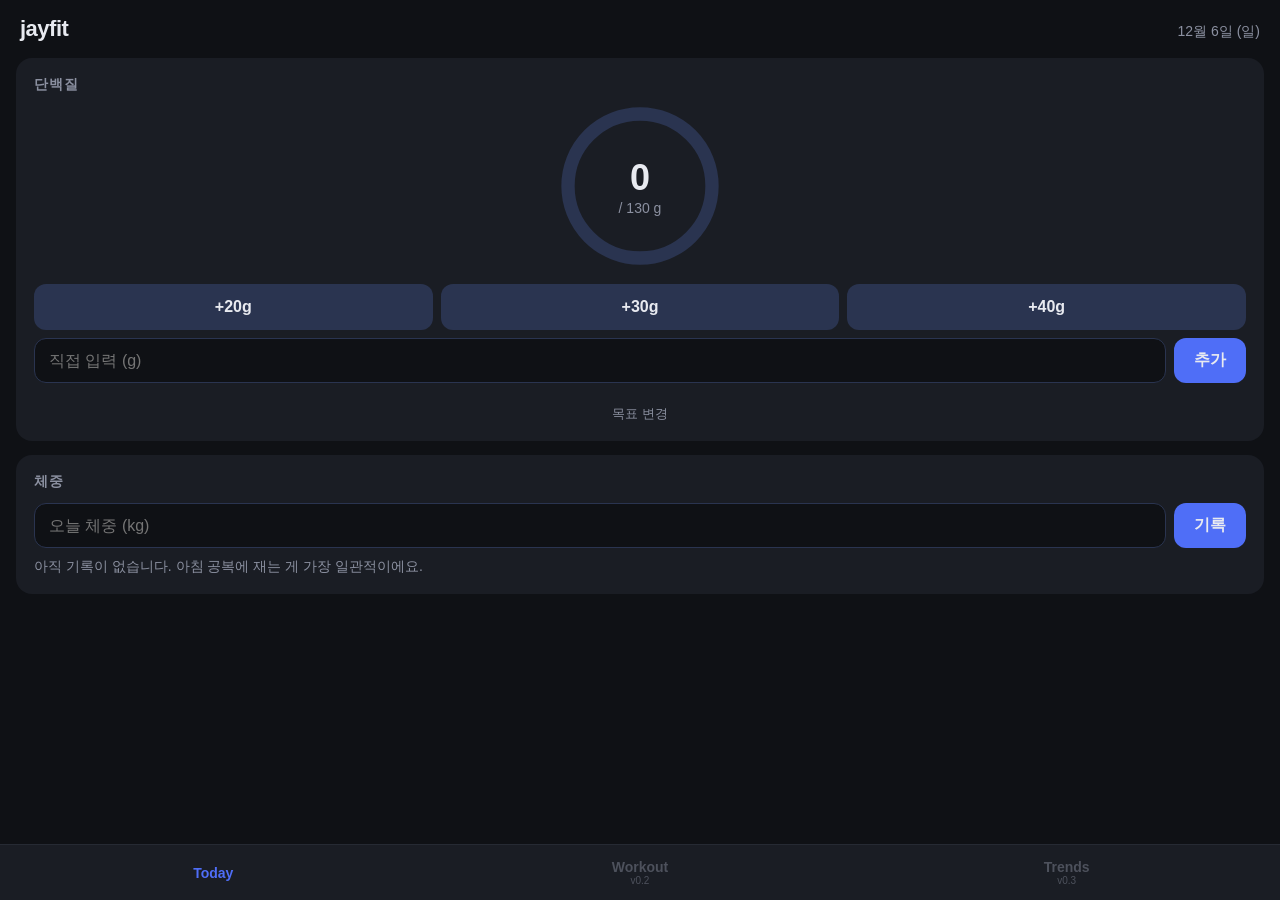
==== jayfit/index.html @ dccf7ce5 "jayfit v0.1 — Today screen: protein counter, weight log, PWA shell" ====
<!DOCTYPE html>
<html lang="ko">
<head>
  <meta charset="UTF-8">
  <meta name="viewport" content="width=device-width, initial-scale=1.0, viewport-fit=cover">
  <title>jayfit</title>
  <meta name="theme-color" content="#0f1115">
  <link rel="manifest" href="./manifest.webmanifest">
  <link rel="apple-touch-icon" href="./icons/apple-touch-icon.png">
  <meta name="apple-mobile-web-app-capable" content="yes">
  <meta name="apple-mobile-web-app-status-bar-style" content="black-translucent">
  <meta name="apple-mobile-web-app-title" content="jayfit">
  <link rel="stylesheet" href="./style.css">
</head>
<body>
  <header>
    <h1>jayfit</h1>
    <div id="today-date"></div>
  </header>

  <main>
    <!-- 단백질 카드 -->
    <section class="card" id="protein-card">
      <div class="card-title">단백질</div>
      <div class="ring-wrap">
        <svg viewBox="0 0 120 120" class="ring">
          <circle class="ring-bg" cx="60" cy="60" r="54"/>
          <circle class="ring-fg" id="protein-ring" cx="60" cy="60" r="54"/>
        </svg>
        <div class="ring-label">
          <div id="protein-total">0</div>
          <div class="ring-goal">/ <span id="protein-goal">130</span> g</div>
        </div>
      </div>
      <div class="preset-row">
        <button class="preset" data-grams="20">+20g</button>
        <button class="preset" data-grams="30">+30g</button>
        <button class="preset" data-grams="40">+40g</button>
      </div>
      <div class="custom-row">
        <input type="number" id="protein-input" inputmode="decimal" placeholder="직접 입력 (g)">
        <button id="protein-add">추가</button>
      </div>
      <ul id="protein-entries"></ul>
      <button class="link-btn" id="goal-edit">목표 변경</button>
    </section>

    <!-- 체중 카드 -->
    <section class="card" id="weight-card">
      <div class="card-title">체중</div>
      <div class="custom-row">
        <input type="number" id="weight-input" inputmode="decimal" step="0.1" placeholder="오늘 체중 (kg)">
        <button id="weight-save">기록</button>
      </div>
      <div id="weight-latest" class="muted"></div>
    </section>
  </main>

  <nav class="tabbar">
    <button class="tab active">Today</button>
    <button class="tab" disabled>Workout<span class="soon">v0.2</span></button>
    <button class="tab" disabled>Trends<span class="soon">v0.3</span></button>
  </nav>

  <script src="./db.js"></script>
  <script src="./app.js"></script>
</body>
</html>
---- jayfit/style.css ----
* { margin: 0; padding: 0; box-sizing: border-box; }

:root {
  --bg: #0f1115;
  --card: #1a1d24;
  --text: #e8eaf0;
  --muted: #8b90a0;
  --accent: #4f6ef7;
  --accent-soft: #2a3450;
  --danger: #e05555;
  --radius: 16px;
}

html { -webkit-text-size-adjust: 100%; }

body {
  background: var(--bg);
  color: var(--text);
  font-family: -apple-system, BlinkMacSystemFont, "Segoe UI", sans-serif;
  min-height: 100vh;
  padding-bottom: calc(72px + env(safe-area-inset-bottom));
}

header {
  display: flex;
  align-items: baseline;
  justify-content: space-between;
  padding: calc(16px + env(safe-area-inset-top)) 20px 8px;
}
header h1 { font-size: 22px; font-weight: 800; letter-spacing: -0.5px; }
#today-date { color: var(--muted); font-size: 14px; }

main { padding: 8px 16px; display: grid; gap: 14px; }

.card {
  background: var(--card);
  border-radius: var(--radius);
  padding: 18px;
}
.card-title { font-size: 14px; font-weight: 700; color: var(--muted); margin-bottom: 12px; text-transform: uppercase; letter-spacing: 1px; }

/* progress ring */
.ring-wrap { position: relative; width: 160px; margin: 4px auto 14px; }
.ring { width: 160px; height: 160px; transform: rotate(-90deg); }
.ring circle { fill: none; stroke-width: 10; }
.ring-bg { stroke: var(--accent-soft); }
.ring-fg {
  stroke: var(--accent);
  stroke-linecap: round;
  stroke-dasharray: 339.29;
  stroke-dashoffset: 339.29;
  transition: stroke-dashoffset 0.4s ease;
}
.ring-label {
  position: absolute; inset: 0;
  display: flex; flex-direction: column;
  align-items: center; justify-content: center;
}
#protein-total { font-size: 36px; font-weight: 800; line-height: 1; }
.ring-goal { color: var(--muted); font-size: 14px; margin-top: 4px; }

/* buttons & inputs */
.preset-row { display: grid; grid-template-columns: 1fr 1fr 1fr; gap: 8px; margin-bottom: 8px; }
button {
  font: inherit; border: none; border-radius: 12px;
  background: var(--accent-soft); color: var(--text);
  padding: 14px 0; font-size: 16px; font-weight: 700;
  cursor: pointer; -webkit-tap-highlight-color: transparent;
}
button:active { opacity: 0.7; }

.custom-row { display: flex; gap: 8px; }
.custom-row input {
  flex: 1; min-width: 0;
  font: inherit; font-size: 16px;
  background: var(--bg); color: var(--text);
  border: 1px solid var(--accent-soft); border-radius: 12px;
  padding: 12px 14px;
}
.custom-row button { padding: 12px 20px; background: var(--accent); }

#protein-entries { list-style: none; margin-top: 12px; }
#protein-entries li {
  display: flex; align-items: center; justify-content: space-between;
  padding: 8px 4px; border-top: 1px solid #262a33;
  font-size: 15px;
}
#protein-entries .entry-time { color: var(--muted); font-size: 13px; margin-right: 10px; }
#protein-entries .entry-del {
  background: none; padding: 4px 10px; color: var(--danger); font-size: 15px;
}

.link-btn {
  background: none; color: var(--muted);
  font-size: 13px; font-weight: 400;
  padding: 10px 0 0; width: 100%;
}

.muted { color: var(--muted); font-size: 14px; margin-top: 10px; }

/* tab bar */
.tabbar {
  position: fixed; bottom: 0; left: 0; right: 0;
  display: grid; grid-template-columns: 1fr 1fr 1fr;
  background: var(--card);
  border-top: 1px solid #262a33;
  padding-bottom: env(safe-area-inset-bottom);
}
.tab {
  background: none; border-radius: 0;
  padding: 14px 0; font-size: 14px; color: var(--muted);
}
.tab.active { color: var(--accent); }
.tab:disabled { opacity: 0.45; }
.soon { display: block; font-size: 10px; font-weight: 400; }
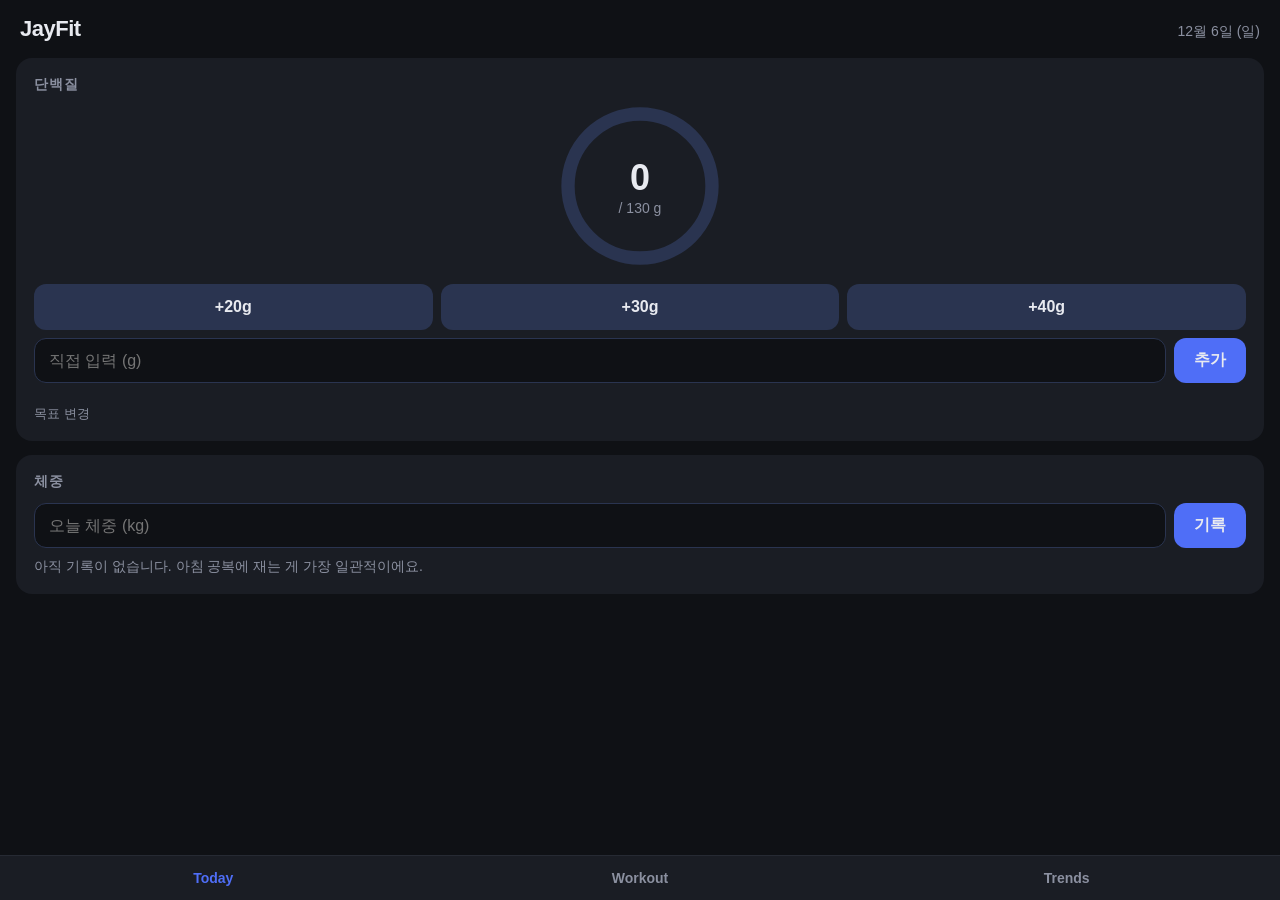
==== commit 7a01fb13: "v0.2-0.4: workout logging, trends charts, JSON backup; rename to JayFit - Workout: session timer, pe" ====
--- a/jayfit/index.html
+++ b/jayfit/index.html
@@ -3,66 +3,153 @@
 <head>
   <meta charset="UTF-8">
   <meta name="viewport" content="width=device-width, initial-scale=1.0, viewport-fit=cover">
-  <title>jayfit</title>
+  <title>JayFit</title>
   <meta name="theme-color" content="#0f1115">
   <link rel="manifest" href="./manifest.webmanifest">
   <link rel="apple-touch-icon" href="./icons/apple-touch-icon.png">
   <meta name="apple-mobile-web-app-capable" content="yes">
   <meta name="apple-mobile-web-app-status-bar-style" content="black-translucent">
-  <meta name="apple-mobile-web-app-title" content="jayfit">
+  <meta name="apple-mobile-web-app-title" content="JayFit">
   <link rel="stylesheet" href="./style.css">
 </head>
 <body>
   <header>
-    <h1>jayfit</h1>
+    <h1>JayFit</h1>
     <div id="today-date"></div>
   </header>
 
   <main>
-    <!-- 단백질 카드 -->
-    <section class="card" id="protein-card">
-      <div class="card-title">단백질</div>
-      <div class="ring-wrap">
-        <svg viewBox="0 0 120 120" class="ring">
-          <circle class="ring-bg" cx="60" cy="60" r="54"/>
-          <circle class="ring-fg" id="protein-ring" cx="60" cy="60" r="54"/>
-        </svg>
-        <div class="ring-label">
-          <div id="protein-total">0</div>
-          <div class="ring-goal">/ <span id="protein-goal">130</span> g</div>
+    <!-- ===== Today ===== -->
+    <div class="screen active" id="screen-today">
+      <section class="card">
+        <div class="card-title">단백질</div>
+        <div class="ring-wrap">
+          <svg viewBox="0 0 120 120" class="ring">
+            <circle class="ring-bg" cx="60" cy="60" r="54"/>
+            <circle class="ring-fg" id="protein-ring" cx="60" cy="60" r="54"/>
+          </svg>
+          <div class="ring-label">
+            <div id="protein-total">0</div>
+            <div class="ring-goal">/ <span id="protein-goal">130</span> g</div>
+          </div>
         </div>
-      </div>
-      <div class="preset-row">
-        <button class="preset" data-grams="20">+20g</button>
-        <button class="preset" data-grams="30">+30g</button>
-        <button class="preset" data-grams="40">+40g</button>
-      </div>
-      <div class="custom-row">
-        <input type="number" id="protein-input" inputmode="decimal" placeholder="직접 입력 (g)">
-        <button id="protein-add">추가</button>
-      </div>
-      <ul id="protein-entries"></ul>
-      <button class="link-btn" id="goal-edit">목표 변경</button>
-    </section>
+        <div class="preset-row">
+          <button class="preset" data-grams="20">+20g</button>
+          <button class="preset" data-grams="30">+30g</button>
+          <button class="preset" data-grams="40">+40g</button>
+        </div>
+        <div class="custom-row">
+          <input type="number" id="protein-input" inputmode="decimal" placeholder="직접 입력 (g)">
+          <button id="protein-add">추가</button>
+        </div>
+        <ul id="protein-entries"></ul>
+        <button class="link-btn" id="goal-edit">목표 변경</button>
+      </section>
 
-    <!-- 체중 카드 -->
-    <section class="card" id="weight-card">
-      <div class="card-title">체중</div>
-      <div class="custom-row">
-        <input type="number" id="weight-input" inputmode="decimal" step="0.1" placeholder="오늘 체중 (kg)">
-        <button id="weight-save">기록</button>
-      </div>
-      <div id="weight-latest" class="muted"></div>
-    </section>
+      <section class="card">
+        <div class="card-title">체중</div>
+        <div class="custom-row">
+          <input type="number" id="weight-input" inputmode="decimal" step="0.1" placeholder="오늘 체중 (kg)">
+          <button id="weight-save">기록</button>
+        </div>
+        <div id="weight-latest" class="muted"></div>
+      </section>
+    </div>
+
+    <!-- ===== Workout ===== -->
+    <div class="screen" id="screen-workout">
+      <section class="card">
+        <div class="card-title">운동</div>
+
+        <div id="workout-idle">
+          <button class="big-btn" id="workout-start">운동 시작</button>
+          <div class="muted center" id="workout-idle-hint">시작을 누르면 세션 타이머가 돌아갑니다.</div>
+        </div>
+
+        <div id="workout-active" hidden>
+          <div class="session-timer" id="session-timer">00:00</div>
+          <div class="rest-banner" id="rest-banner" hidden>
+            휴식 <span id="rest-remain">01:30</span> <span class="rest-skip">(탭해서 건너뛰기)</span>
+          </div>
+
+          <input list="exercise-list" id="exercise-input" class="exercise-input" placeholder="종목 (예: 벤치프레스)">
+          <datalist id="exercise-list"></datalist>
+
+          <div class="custom-row set-row">
+            <input type="number" id="set-weight" inputmode="decimal" step="0.5" placeholder="kg">
+            <input type="number" id="set-reps" inputmode="numeric" placeholder="reps">
+            <button id="set-add">세트 기록</button>
+          </div>
+
+          <div id="session-sets"></div>
+
+          <div class="row-2">
+            <button class="link-btn" id="rest-edit">휴식 시간 변경</button>
+            <button class="danger-btn" id="workout-end">운동 종료</button>
+          </div>
+        </div>
+
+        <div id="workout-summary" hidden>
+          <div class="summary-title">오늘 운동 완료 💪</div>
+          <div id="summary-body"></div>
+          <button class="big-btn" id="summary-ok">확인</button>
+        </div>
+      </section>
+    </div>
+
+    <!-- ===== Trends ===== -->
+    <div class="screen" id="screen-trends">
+      <section class="card">
+        <div class="card-title">체중 추세</div>
+        <div class="chart-wrap"><canvas id="chart-weight"></canvas></div>
+        <div class="muted" id="weight-empty" hidden>체중을 2회 이상 기록하면 그래프가 나타납니다.</div>
+      </section>
+
+      <section class="card">
+        <div class="card-title">단백질 (최근 14일)</div>
+        <div class="chart-wrap"><canvas id="chart-protein"></canvas></div>
+      </section>
+
+      <section class="card">
+        <div class="card-title">주간 볼륨 (무게 × reps)</div>
+        <div class="chart-wrap"><canvas id="chart-volume"></canvas></div>
+        <div class="muted" id="volume-empty" hidden>운동 세트를 기록하면 그래프가 나타납니다.</div>
+      </section>
+
+      <section class="card">
+        <div class="card-title">종목별 최고 기록</div>
+        <ul id="pr-list" class="plain-list"></ul>
+      </section>
+
+      <section class="card">
+        <div class="card-title">운동 기록</div>
+        <ul id="session-history" class="plain-list"></ul>
+      </section>
+
+      <section class="card">
+        <div class="card-title">데이터</div>
+        <div class="row-2">
+          <button id="data-export">JSON 내보내기</button>
+          <button id="data-import-btn">가져오기</button>
+        </div>
+        <input type="file" id="data-import-file" accept=".json,application/json" hidden>
+        <div class="muted">모든 기록은 이 기기 안에만 저장됩니다. 가끔 내보내기로 백업하세요.</div>
+      </section>
+    </div>
   </main>
 
   <nav class="tabbar">
-    <button class="tab active">Today</button>
-    <button class="tab" disabled>Workout<span class="soon">v0.2</span></button>
-    <button class="tab" disabled>Trends<span class="soon">v0.3</span></button>
+    <button class="tab active" data-screen="screen-today">Today</button>
+    <button class="tab" data-screen="screen-workout">Workout</button>
+    <button class="tab" data-screen="screen-trends">Trends</button>
   </nav>
 
+  <script src="./vendor/chart.umd.min.js"></script>
   <script src="./db.js"></script>
+  <script src="./today.js"></script>
+  <script src="./workout.js"></script>
+  <script src="./trends.js"></script>
+  <script src="./data.js"></script>
   <script src="./app.js"></script>
 </body>
 </html>
--- a/jayfit/style.css
+++ b/jayfit/style.css
@@ -30,16 +30,23 @@
 header h1 { font-size: 22px; font-weight: 800; letter-spacing: -0.5px; }
 #today-date { color: var(--muted); font-size: 14px; }
 
-main { padding: 8px 16px; display: grid; gap: 14px; }
+main { padding: 8px 16px; }
+
+/* screens (tab pages) */
+.screen { display: none; }
+.screen.active { display: grid; gap: 14px; }
 
 .card {
   background: var(--card);
   border-radius: var(--radius);
   padding: 18px;
 }
-.card-title { font-size: 14px; font-weight: 700; color: var(--muted); margin-bottom: 12px; text-transform: uppercase; letter-spacing: 1px; }
+.card-title {
+  font-size: 14px; font-weight: 700; color: var(--muted);
+  margin-bottom: 12px; text-transform: uppercase; letter-spacing: 1px;
+}
 
-/* progress ring */
+/* protein progress ring */
 .ring-wrap { position: relative; width: 160px; margin: 4px auto 14px; }
 .ring { width: 160px; height: 160px; transform: rotate(-90deg); }
 .ring circle { fill: none; stroke-width: 10; }
@@ -85,18 +92,78 @@
   padding: 8px 4px; border-top: 1px solid #262a33;
   font-size: 15px;
 }
-#protein-entries .entry-time { color: var(--muted); font-size: 13px; margin-right: 10px; }
-#protein-entries .entry-del {
-  background: none; padding: 4px 10px; color: var(--danger); font-size: 15px;
-}
+.entry-time { color: var(--muted); font-size: 13px; margin-right: 10px; }
+.entry-del { background: none; padding: 4px 10px; color: var(--danger); font-size: 15px; }
 
 .link-btn {
   background: none; color: var(--muted);
   font-size: 13px; font-weight: 400;
-  padding: 10px 0 0; width: 100%;
+  padding: 10px 0 0;
+}
+.muted { color: var(--muted); font-size: 14px; margin-top: 10px; }
+.center { text-align: center; }
+
+/* workout */
+.big-btn { width: 100%; background: var(--accent); padding: 16px 0; font-size: 18px; }
+.danger-btn { background: #3a2028; color: var(--danger); padding: 12px 18px; }
+.row-2 { display: flex; justify-content: space-between; align-items: center; margin-top: 14px; }
+
+.session-timer {
+  font-size: 44px; font-weight: 800; text-align: center;
+  font-variant-numeric: tabular-nums;
+  margin: 6px 0 12px;
+}
+.rest-banner {
+  background: var(--accent-soft);
+  border-radius: 12px;
+  text-align: center;
+  padding: 12px;
+  margin-bottom: 12px;
+  font-weight: 700;
+  font-variant-numeric: tabular-nums;
+  cursor: pointer;
+}
+.rest-banner.rest-done { background: #1f3a2a; }
+.rest-skip { color: var(--muted); font-size: 12px; font-weight: 400; }
+
+.exercise-input {
+  width: 100%;
+  font: inherit; font-size: 16px;
+  background: var(--bg); color: var(--text);
+  border: 1px solid var(--accent-soft); border-radius: 12px;
+  padding: 12px 14px;
+  margin-bottom: 8px;
+}
+.set-row input { flex: 1; }
+.set-row button { flex-shrink: 0; }
+
+.exercise-group { margin-top: 14px; }
+.exercise-name { font-weight: 700; font-size: 15px; margin-bottom: 4px; }
+.set-line {
+  display: flex; align-items: center; justify-content: space-between;
+  padding: 6px 4px; border-top: 1px solid #262a33;
+  font-size: 15px;
+  font-variant-numeric: tabular-nums;
 }
 
-.muted { color: var(--muted); font-size: 14px; margin-top: 10px; }
+.summary-title { font-size: 20px; font-weight: 800; text-align: center; margin: 8px 0 14px; }
+.summary-row {
+  display: flex; justify-content: space-between;
+  padding: 10px 4px; border-top: 1px solid #262a33;
+  font-size: 16px;
+}
+#workout-summary .big-btn { margin-top: 16px; }
+
+/* trends */
+.chart-wrap { position: relative; height: 220px; }
+.plain-list { list-style: none; }
+.plain-list li {
+  display: flex; align-items: center; justify-content: space-between;
+  padding: 8px 4px; border-top: 1px solid #262a33;
+  font-size: 15px;
+}
+.plain-list li:first-child { border-top: none; }
+.pr-val { font-variant-numeric: tabular-nums; }
 
 /* tab bar */
 .tabbar {
@@ -111,5 +178,3 @@
   padding: 14px 0; font-size: 14px; color: var(--muted);
 }
 .tab.active { color: var(--accent); }
-.tab:disabled { opacity: 0.45; }
-.soon { display: block; font-size: 10px; font-weight: 400; }
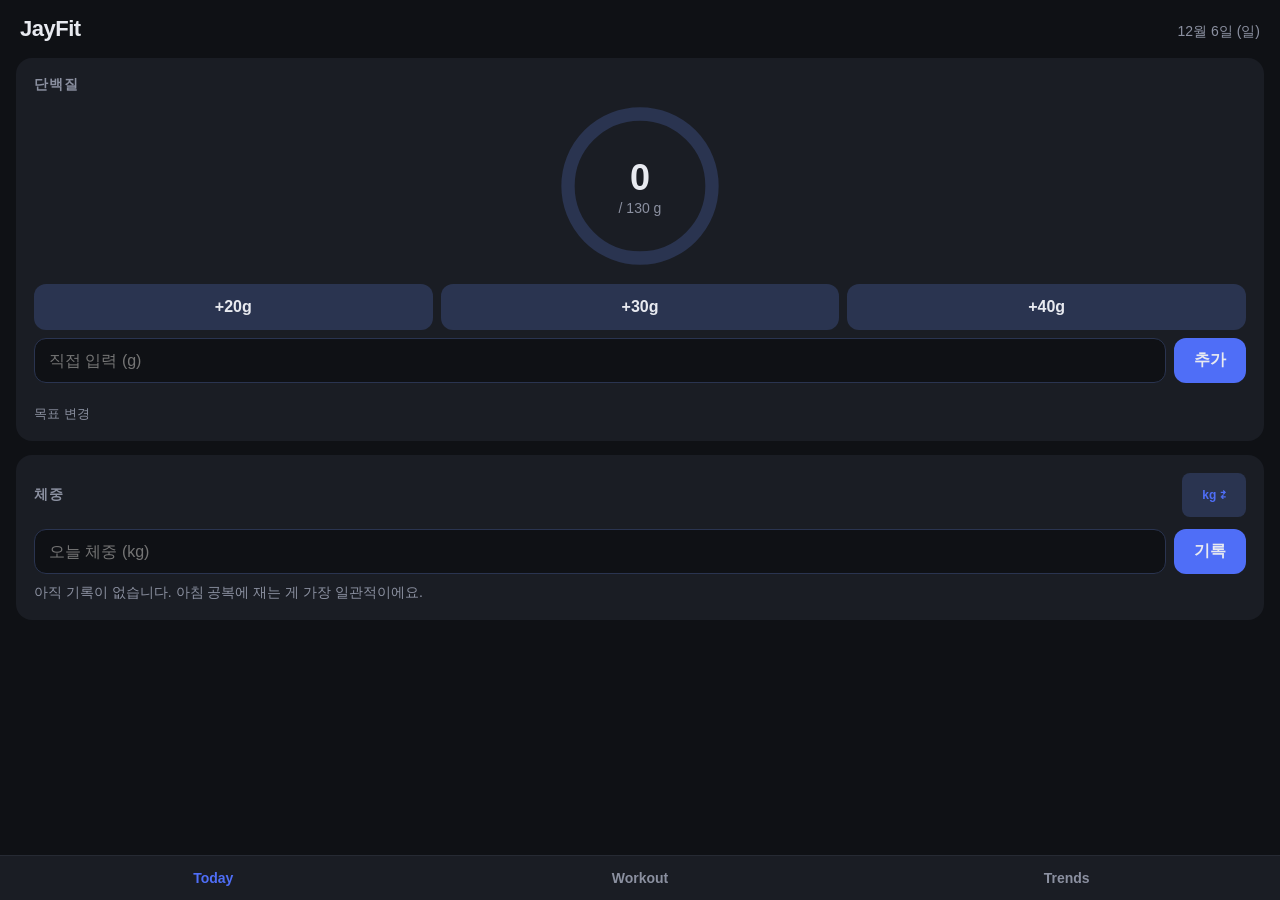
==== commit 22c59624: "Improve workout input and timer resilience" ====
--- a/jayfit/index.html
+++ b/jayfit/index.html
@@ -47,9 +47,14 @@
       </section>
 
       <section class="card">
-        <div class="card-title">체중</div>
+        <div class="card-title card-title-row">
+          <span>체중</span>
+          <button type="button" class="unit-toggle" data-unit-toggle title="kg/lb 단위 전환">kg</button>
+        </div>
         <div class="custom-row">
-          <input type="number" id="weight-input" inputmode="decimal" step="0.1" placeholder="오늘 체중 (kg)">
+          <input type="number" id="weight-input" inputmode="decimal" step="0.1"
+            data-unit-input data-step-kg="0.1" data-step-lb="0.1" data-placeholder="오늘 체중"
+            placeholder="오늘 체중 (kg)" aria-label="오늘 체중">
           <button id="weight-save">기록</button>
         </div>
         <div id="weight-latest" class="muted"></div>
@@ -59,7 +64,10 @@
     <!-- ===== Workout ===== -->
     <div class="screen" id="screen-workout">
       <section class="card">
-        <div class="card-title">운동</div>
+        <div class="card-title card-title-row">
+          <span>운동</span>
+          <button type="button" class="unit-toggle" data-unit-toggle title="kg/lb 단위 전환">kg</button>
+        </div>
 
         <div id="workout-idle">
           <button class="big-btn" id="workout-start">운동 시작</button>
@@ -75,11 +83,26 @@
           <input list="exercise-list" id="exercise-input" class="exercise-input" placeholder="종목 (예: 벤치프레스)">
           <datalist id="exercise-list"></datalist>
 
-          <div class="custom-row set-row">
-            <input type="number" id="set-weight" inputmode="decimal" step="0.5" placeholder="kg">
-            <input type="number" id="set-reps" inputmode="numeric" placeholder="reps">
-            <button id="set-add">세트 기록</button>
+          <div class="set-controls">
+            <div class="stepper">
+              <label class="stepper-label" for="set-weight">무게 (<span data-weight-unit>kg</span>)</label>
+              <div class="stepper-row">
+                <button type="button" class="stepper-btn" data-step-target="set-weight" data-step-direction="-1" aria-label="무게 한 단계 줄이기">−</button>
+                <input type="number" id="set-weight" inputmode="decimal" min="0" step="2.5"
+                  data-unit-input data-step-kg="2.5" data-step-lb="5" data-placeholder="무게" placeholder="무게 (kg)">
+                <button type="button" class="stepper-btn" data-step-target="set-weight" data-step-direction="1" aria-label="무게 한 단계 늘리기">+</button>
+              </div>
+            </div>
+            <div class="stepper">
+              <label class="stepper-label" for="set-reps">횟수</label>
+              <div class="stepper-row">
+                <button type="button" class="stepper-btn" data-step-target="set-reps" data-step-direction="-1" aria-label="횟수 1회 줄이기">−</button>
+                <input type="number" id="set-reps" inputmode="numeric" min="1" step="1" placeholder="reps">
+                <button type="button" class="stepper-btn" data-step-target="set-reps" data-step-direction="1" aria-label="횟수 1회 늘리기">+</button>
+              </div>
+            </div>
           </div>
+          <button class="big-btn set-add-btn" id="set-add">세트 기록</button>
 
           <div id="session-sets"></div>
 
@@ -146,6 +169,7 @@
 
   <script src="./vendor/chart.umd.min.js"></script>
   <script src="./db.js"></script>
+  <script src="./units.js"></script>
   <script src="./today.js"></script>
   <script src="./workout.js"></script>
   <script src="./trends.js"></script>
--- a/jayfit/style.css
+++ b/jayfit/style.css
@@ -19,6 +19,7 @@
   font-family: -apple-system, BlinkMacSystemFont, "Segoe UI", sans-serif;
   min-height: 100vh;
   padding-bottom: calc(72px + env(safe-area-inset-bottom));
+  overflow-x: hidden;
 }
 
 header {
@@ -40,11 +41,19 @@
   background: var(--card);
   border-radius: var(--radius);
   padding: 18px;
+  min-width: 0; /* let grid shrink cards below their content's intrinsic width */
 }
 .card-title {
   font-size: 14px; font-weight: 700; color: var(--muted);
   margin-bottom: 12px; text-transform: uppercase; letter-spacing: 1px;
 }
+.card-title-row { display: flex; align-items: center; justify-content: space-between; }
+.unit-toggle {
+  min-width: 64px; min-height: 44px; padding: 0 8px; border-radius: 8px;
+  color: var(--accent); font-size: 12px; text-transform: none; letter-spacing: 0;
+  touch-action: manipulation;
+}
+.unit-toggle::after { content: " \21C4"; }
 
 /* protein progress ring */
 .ring-wrap { position: relative; width: 160px; margin: 4px auto 14px; }
@@ -78,7 +87,9 @@
 
 .custom-row { display: flex; gap: 8px; }
 .custom-row input {
-  flex: 1; min-width: 0;
+  /* width:0 + flex-basis 0 kills the number input's intrinsic min width,
+     which otherwise pushes the card past the viewport on iOS WebKit */
+  flex: 1 1 0%; width: 0; min-width: 0;
   font: inherit; font-size: 16px;
   background: var(--bg); color: var(--text);
   border: 1px solid var(--accent-soft); border-radius: 12px;
@@ -101,6 +112,7 @@
   padding: 10px 0 0;
 }
 .muted { color: var(--muted); font-size: 14px; margin-top: 10px; }
+#weight-latest { display: flex; align-items: center; justify-content: space-between; }
 .center { text-align: center; }
 
 /* workout */
@@ -134,8 +146,26 @@
   padding: 12px 14px;
   margin-bottom: 8px;
 }
-.set-row input { flex: 1; }
-.set-row button { flex-shrink: 0; }
+.set-controls { display: grid; grid-template-columns: 1fr 1fr; gap: 8px; }
+.stepper { min-width: 0; }
+.stepper-label { display: block; color: var(--muted); font-size: 12px; margin: 0 0 5px 2px; }
+.stepper-row { display: grid; grid-template-columns: 44px minmax(0, 1fr) 44px; }
+.stepper-row input {
+  width: 100%; min-width: 0; max-width: 100%; min-height: 44px;
+  border: 1px solid var(--accent-soft); border-radius: 0;
+  background: var(--bg); color: var(--text); text-align: center;
+  font: inherit; font-size: 16px; padding: 8px 2px;
+  -moz-appearance: textfield;
+}
+.stepper-row input::-webkit-inner-spin-button,
+.stepper-row input::-webkit-outer-spin-button { -webkit-appearance: none; margin: 0; }
+.stepper-btn {
+  width: 44px; min-height: 44px; padding: 0; border-radius: 0;
+  font-size: 19px; touch-action: manipulation;
+}
+.stepper-btn:first-child { border-radius: 10px 0 0 10px; }
+.stepper-btn:last-child { border-radius: 0 10px 10px 0; }
+.set-add-btn { margin-top: 10px; padding: 13px 0; font-size: 16px; }
 
 .exercise-group { margin-top: 14px; }
 .exercise-name { font-weight: 700; font-size: 15px; margin-bottom: 4px; }
@@ -155,7 +185,8 @@
 #workout-summary .big-btn { margin-top: 16px; }
 
 /* trends */
-.chart-wrap { position: relative; height: 220px; }
+.chart-wrap { position: relative; width: 100%; max-width: 100%; min-width: 0; height: 220px; overflow: hidden; }
+.chart-wrap canvas { display: block; width: 100% !important; max-width: 100% !important; }
 .plain-list { list-style: none; }
 .plain-list li {
   display: flex; align-items: center; justify-content: space-between;
@@ -178,3 +209,7 @@
   padding: 14px 0; font-size: 14px; color: var(--muted);
 }
 .tab.active { color: var(--accent); }
+
+@media (max-width: 359px) {
+  .set-controls { grid-template-columns: minmax(0, 1fr); }
+}
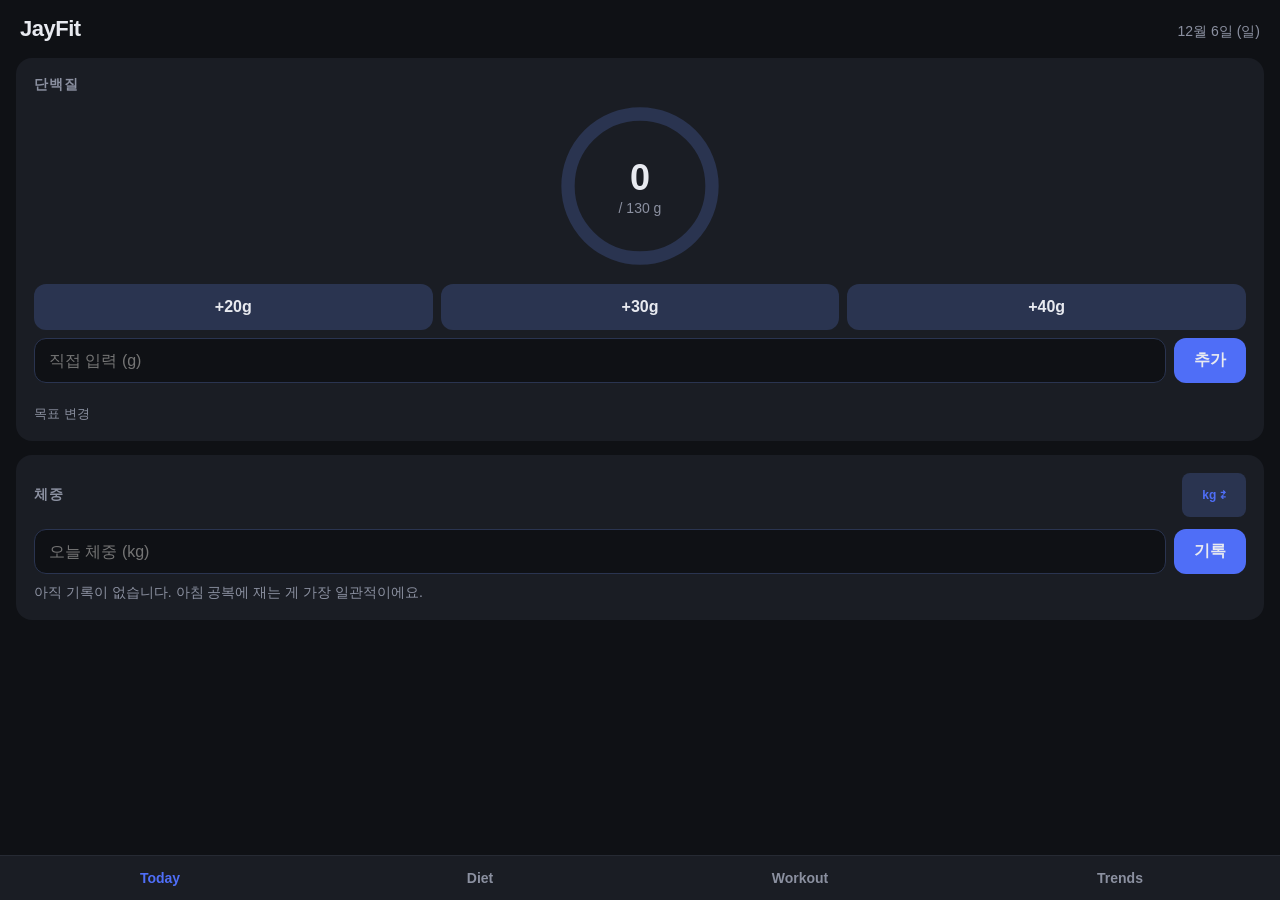
==== commit 6384dfdf: "Add configurable meal planner to JayFit" ====
--- a/jayfit/index.html
+++ b/jayfit/index.html
@@ -7,6 +7,8 @@
   <meta name="theme-color" content="#0f1115">
   <link rel="manifest" href="./manifest.webmanifest">
   <link rel="apple-touch-icon" href="./icons/apple-touch-icon.png">
+  <!-- ship both: the apple- prefixed form is deprecated and warns, but iOS still reads it -->
+  <meta name="mobile-web-app-capable" content="yes">
   <meta name="apple-mobile-web-app-capable" content="yes">
   <meta name="apple-mobile-web-app-status-bar-style" content="black-translucent">
   <meta name="apple-mobile-web-app-title" content="JayFit">
@@ -58,6 +60,92 @@
           <button id="weight-save">기록</button>
         </div>
         <div id="weight-latest" class="muted"></div>
+      </section>
+    </div>
+
+    <!-- ===== Diet ===== -->
+    <div class="screen" id="screen-nutrition">
+      <section class="card">
+        <div class="card-title">하루 식단 계획</div>
+        <div class="nutrition-kcal">
+          <strong id="nutrition-kcal-planned">0</strong>
+          <span>/ <span id="nutrition-kcal-target">0</span> kcal</span>
+        </div>
+        <div class="muted center">계획한 음식 / 하루 목표</div>
+        <div id="nutrition-macro-grid" class="nutrition-macro-grid"></div>
+        <div id="nutrition-allocation-status" class="nutrition-allocation-status"></div>
+        <details class="nutrition-daily-editor">
+          <summary>하루 목표 변경</summary>
+          <div class="nutrition-target-grid">
+            <label>kcal<input type="number" id="nutrition-daily-kcal" inputmode="decimal" min="0"></label>
+            <label>탄수화물 (g)<input type="number" id="nutrition-daily-carbs" inputmode="decimal" min="0"></label>
+            <label>단백질 (g)<input type="number" id="nutrition-daily-protein" inputmode="decimal" min="0"></label>
+            <label>지방 (g)<input type="number" id="nutrition-daily-fat" inputmode="decimal" min="0"></label>
+            <label>식이섬유 (g)<input type="number" id="nutrition-daily-fiber" inputmode="decimal" min="0"></label>
+          </div>
+          <button type="button" class="nutrition-save-btn" id="nutrition-daily-save">하루 목표 저장</button>
+        </details>
+        <div class="nutrition-note">
+          기본 음식값은 예시입니다. 실제 제품의 영양정보 label에 맞춰 수정하세요.
+        </div>
+      </section>
+
+      <section class="card">
+        <div class="card-title card-title-row">
+          <span>끼니 계획</span>
+          <span id="nutrition-slot-count">5끼</span>
+        </div>
+        <div id="nutrition-slot-tabs" class="nutrition-slot-tabs"></div>
+
+        <div class="nutrition-section-title">
+          <strong id="nutrition-slot-name"></strong>
+          <button type="button" class="link-btn nutrition-inline-btn" id="nutrition-slot-rename">이름 변경</button>
+        </div>
+
+        <div class="nutrition-target-grid">
+          <label>kcal<input type="number" id="nutrition-target-kcal" inputmode="decimal" min="0"></label>
+          <label>탄수화물 (g)<input type="number" id="nutrition-target-carbs" inputmode="decimal" min="0"></label>
+          <label>단백질 (g)<input type="number" id="nutrition-target-protein" inputmode="decimal" min="0"></label>
+          <label>지방 (g)<input type="number" id="nutrition-target-fat" inputmode="decimal" min="0"></label>
+          <label>식이섬유 (g)<input type="number" id="nutrition-target-fiber" inputmode="decimal" min="0"></label>
+        </div>
+        <button type="button" class="nutrition-save-btn" id="nutrition-target-save">끼니 목표 저장</button>
+
+        <div class="nutrition-section-title nutrition-plan-heading">
+          <strong>계획 음식</strong>
+          <span id="nutrition-slot-planned" class="muted"></span>
+        </div>
+        <ul id="nutrition-planned-items" class="nutrition-plan-list"></ul>
+
+        <div class="nutrition-section-title"><strong>음식 추가</strong></div>
+        <div id="nutrition-food-catalog" class="nutrition-food-grid"></div>
+
+        <div class="nutrition-slot-actions">
+          <button type="button" id="nutrition-slot-split">끼니 나누기</button>
+          <button type="button" id="nutrition-slot-merge">인접 끼니와 합치기</button>
+        </div>
+        <div class="muted">끼니는 3~6개로 조절할 수 있습니다. 나누기·합치기는 하루 목표 총량을 보존합니다.</div>
+      </section>
+
+      <section class="card">
+        <details class="nutrition-manager">
+          <summary>음식 목록 관리</summary>
+          <div class="muted">조리 전/후, 물기 제거 여부와 제품명을 1회분에 함께 적어주세요.</div>
+          <div class="nutrition-food-form">
+            <label>음식명<input type="text" id="nutrition-food-name" maxlength="40" placeholder="예: 즉석밥"></label>
+            <label>1회분<input type="text" id="nutrition-food-serving" maxlength="40" placeholder="예: 140g (조리 후)"></label>
+            <label>kcal<input type="number" id="nutrition-food-kcal" inputmode="decimal" min="0"></label>
+            <label>탄수화물 (g)<input type="number" id="nutrition-food-carbs" inputmode="decimal" min="0"></label>
+            <label>단백질 (g)<input type="number" id="nutrition-food-protein" inputmode="decimal" min="0"></label>
+            <label>지방 (g)<input type="number" id="nutrition-food-fat" inputmode="decimal" min="0"></label>
+            <label>식이섬유 (g)<input type="number" id="nutrition-food-fiber" inputmode="decimal" min="0"></label>
+          </div>
+          <div class="nutrition-form-actions">
+            <button type="button" id="nutrition-food-save">음식 추가</button>
+            <button type="button" id="nutrition-food-cancel" hidden>취소</button>
+          </div>
+          <ul id="nutrition-food-list" class="nutrition-food-list"></ul>
+        </details>
       </section>
     </div>
 
@@ -163,6 +251,7 @@
 
   <nav class="tabbar">
     <button class="tab active" data-screen="screen-today">Today</button>
+    <button class="tab" data-screen="screen-nutrition">Diet</button>
     <button class="tab" data-screen="screen-workout">Workout</button>
     <button class="tab" data-screen="screen-trends">Trends</button>
   </nav>
@@ -171,6 +260,7 @@
   <script src="./db.js"></script>
   <script src="./units.js"></script>
   <script src="./today.js"></script>
+  <script src="./nutrition.js"></script>
   <script src="./workout.js"></script>
   <script src="./trends.js"></script>
   <script src="./data.js"></script>
--- a/jayfit/style.css
+++ b/jayfit/style.css
@@ -84,6 +84,7 @@
   cursor: pointer; -webkit-tap-highlight-color: transparent;
 }
 button:active { opacity: 0.7; }
+button:disabled { opacity: 0.35; cursor: default; }
 
 .custom-row { display: flex; gap: 8px; }
 .custom-row input {
@@ -114,6 +115,118 @@
 .muted { color: var(--muted); font-size: 14px; margin-top: 10px; }
 #weight-latest { display: flex; align-items: center; justify-content: space-between; }
 .center { text-align: center; }
+
+/* nutrition planner */
+.nutrition-kcal {
+  display: flex; align-items: baseline; justify-content: center; gap: 6px;
+  font-variant-numeric: tabular-nums;
+}
+.nutrition-kcal strong { font-size: 38px; line-height: 1; }
+.nutrition-kcal span { color: var(--muted); font-size: 16px; }
+.nutrition-macro-grid {
+  display: grid; grid-template-columns: repeat(2, minmax(0, 1fr));
+  gap: 12px; margin-top: 18px;
+}
+.nutrition-macro { min-width: 0; }
+.nutrition-macro-heading {
+  display: flex; justify-content: space-between; gap: 8px;
+  color: var(--muted); font-size: 12px; font-variant-numeric: tabular-nums;
+}
+.nutrition-progress {
+  height: 7px; margin-top: 6px; overflow: hidden;
+  background: var(--accent-soft); border-radius: 999px;
+}
+.nutrition-progress span {
+  display: block; height: 100%; min-width: 0;
+  background: var(--accent); border-radius: inherit;
+}
+.nutrition-progress span.over { background: #d59b45; }
+.nutrition-allocation-status {
+  margin-top: 14px; color: var(--muted); font-size: 12px; text-align: center;
+}
+.nutrition-allocation-status.warning { color: #d5a85d; }
+.nutrition-daily-editor { margin-top: 14px; }
+.nutrition-daily-editor summary { color: var(--muted); cursor: pointer; font-size: 13px; }
+.nutrition-daily-editor .nutrition-target-grid { margin-top: 10px; }
+.nutrition-note {
+  margin-top: 16px; padding: 10px 12px;
+  border-radius: 10px; background: #20242d;
+  color: var(--muted); font-size: 12px; line-height: 1.45;
+}
+.nutrition-slot-tabs {
+  display: flex; flex-wrap: wrap; gap: 8px;
+  margin: 0 0 16px;
+}
+.nutrition-slot-chip {
+  flex: 0 0 auto; min-height: 42px; padding: 10px 14px;
+  color: var(--muted); font-size: 14px; white-space: nowrap;
+}
+.nutrition-slot-chip.active { background: var(--accent); color: white; }
+.nutrition-section-title {
+  display: flex; align-items: center; justify-content: space-between; gap: 10px;
+  margin: 14px 0 8px; font-size: 15px;
+}
+.nutrition-inline-btn { width: auto; padding: 4px 0; }
+.nutrition-target-grid {
+  display: grid; grid-template-columns: repeat(2, minmax(0, 1fr)); gap: 8px;
+}
+.nutrition-target-grid label,
+.nutrition-food-form label {
+  min-width: 0; color: var(--muted); font-size: 12px;
+}
+.nutrition-target-grid input,
+.nutrition-food-form input {
+  width: 100%; min-width: 0; margin-top: 5px;
+  border: 1px solid var(--accent-soft); border-radius: 10px;
+  background: var(--bg); color: var(--text);
+  font: inherit; font-size: 16px; padding: 10px 12px;
+}
+.nutrition-save-btn { width: 100%; margin-top: 8px; padding: 11px 0; font-size: 14px; }
+.nutrition-plan-heading { align-items: flex-end; margin-top: 20px; }
+.nutrition-plan-heading .muted { margin: 0; text-align: right; font-size: 11px; }
+.nutrition-plan-list,
+.nutrition-food-list { list-style: none; }
+.nutrition-plan-row,
+.nutrition-food-list li {
+  display: flex; align-items: center; justify-content: space-between; gap: 8px;
+  min-width: 0; padding: 9px 2px; border-top: 1px solid #262a33;
+}
+.nutrition-plan-text {
+  display: flex; flex-direction: column; min-width: 0;
+}
+.nutrition-plan-text strong {
+  overflow: hidden; text-overflow: ellipsis; white-space: nowrap; font-size: 14px;
+}
+.nutrition-plan-text span { color: var(--muted); font-size: 12px; margin-top: 2px; }
+.nutrition-plan-controls,
+.nutrition-manager-controls { display: flex; align-items: center; flex: 0 0 auto; }
+.nutrition-plan-controls select {
+  min-height: 38px; border: 1px solid var(--accent-soft); border-radius: 9px;
+  background: var(--bg); color: var(--text); font: inherit; font-size: 14px;
+  padding: 0 8px;
+}
+.nutrition-food-grid {
+  display: grid; grid-template-columns: repeat(2, minmax(0, 1fr)); gap: 8px;
+}
+.nutrition-food-button {
+  display: flex; flex-direction: column; align-items: flex-start; min-width: 0;
+  padding: 11px 12px; text-align: left;
+}
+.nutrition-food-button strong {
+  width: 100%; overflow: hidden; text-overflow: ellipsis; white-space: nowrap;
+  font-size: 14px;
+}
+.nutrition-food-button span { color: var(--muted); font-size: 11px; margin-top: 3px; }
+.nutrition-slot-actions,
+.nutrition-form-actions { display: grid; grid-template-columns: 1fr 1fr; gap: 8px; margin-top: 14px; }
+.nutrition-slot-actions button,
+.nutrition-form-actions button { padding: 11px 6px; font-size: 13px; }
+.nutrition-manager summary { cursor: pointer; font-weight: 700; }
+.nutrition-food-form {
+  display: grid; grid-template-columns: repeat(2, minmax(0, 1fr)); gap: 9px;
+  margin-top: 14px;
+}
+.nutrition-food-list { margin-top: 14px; }
 
 /* workout */
 .big-btn { width: 100%; background: var(--accent); padding: 16px 0; font-size: 18px; }
@@ -199,7 +312,7 @@
 /* tab bar */
 .tabbar {
   position: fixed; bottom: 0; left: 0; right: 0;
-  display: grid; grid-template-columns: 1fr 1fr 1fr;
+  display: grid; grid-template-columns: repeat(4, 1fr);
   background: var(--card);
   border-top: 1px solid #262a33;
   padding-bottom: env(safe-area-inset-bottom);
@@ -212,4 +325,8 @@
 
 @media (max-width: 359px) {
   .set-controls { grid-template-columns: minmax(0, 1fr); }
-}
+  .nutrition-macro-grid,
+  .nutrition-target-grid,
+  .nutrition-food-grid,
+  .nutrition-food-form { grid-template-columns: minmax(0, 1fr); }
+}
